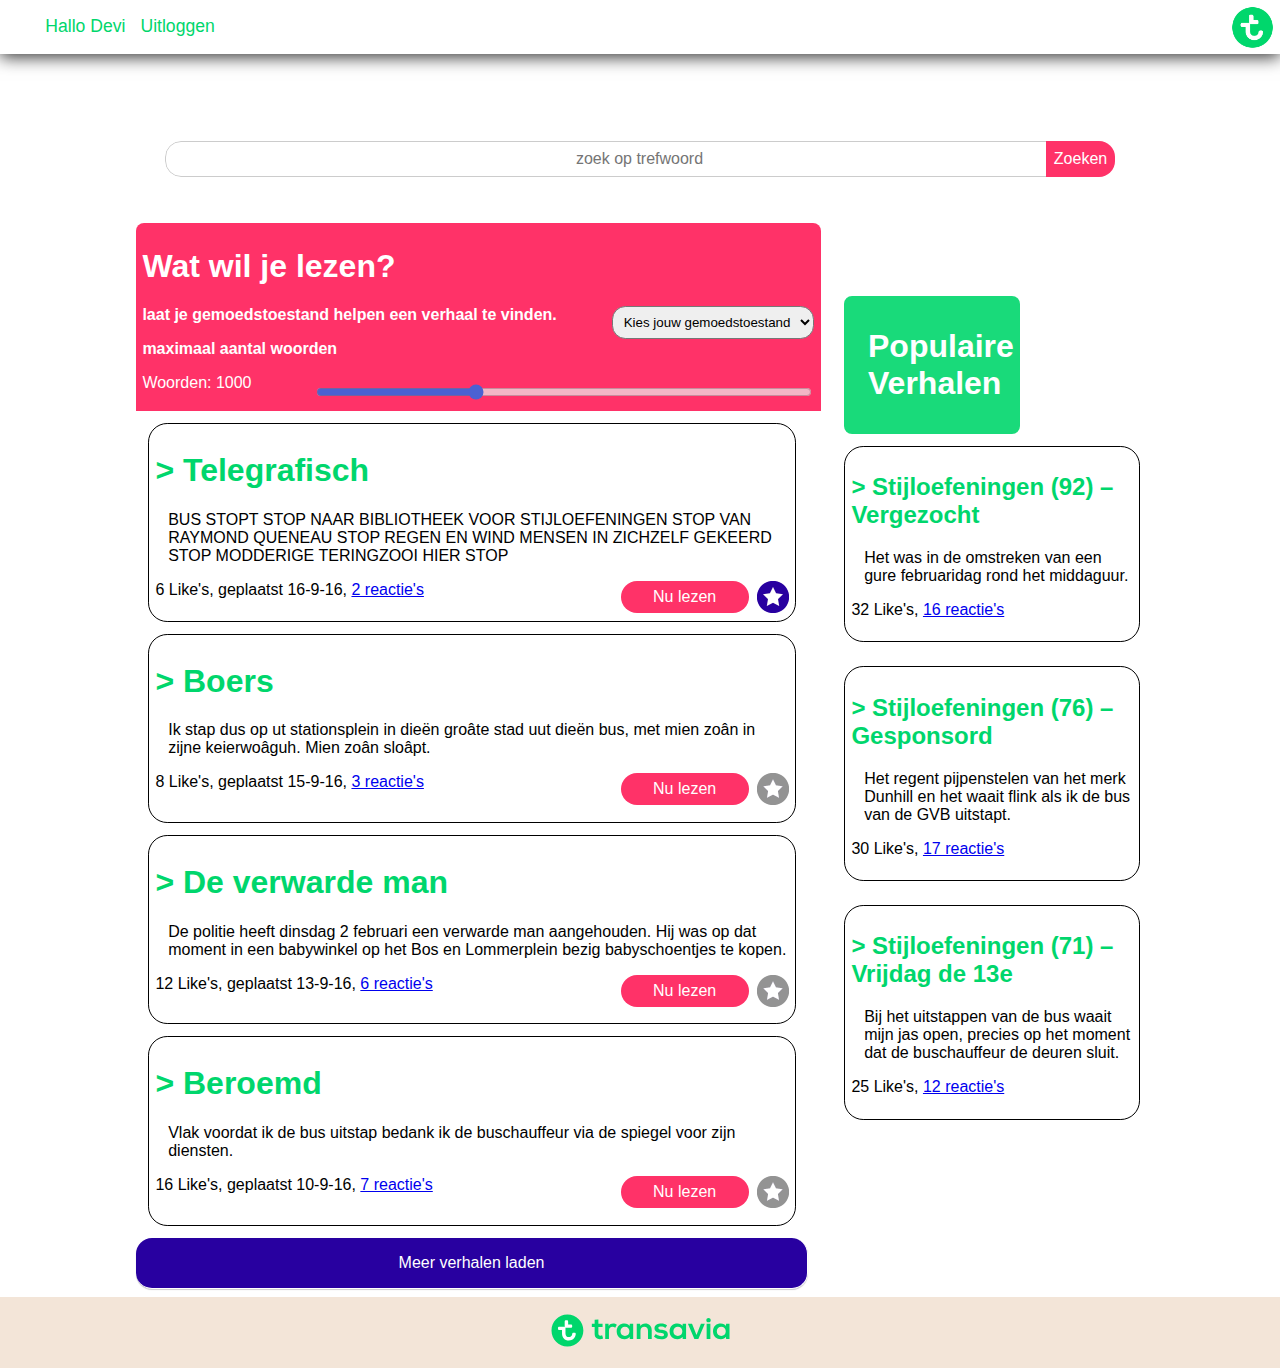
==== flex.html @ ca20e7c7 "deadline" ====
<!DOCTYPE html>
<html lang="nl">
    <head>
        <meta charset="utf-8">
        <title>Transavia verhalen app</title>
        <link rel="stylesheet" href="css/flex.css">
        <link rel="stylesheet" href="css/style-filter.css">
        <meta name="viewport" content="width=device-width, initial-scale=1">
    </head>
    <body>
    	<header>
            <ul>
                <a href="#">Hallo Devi</a>
                <a href="#openModal">Uitloggen</a>
                <a href="flex.html" ><img class="logo" alt="logo" src="img/icon175x175.png"></a>
    	   </ul>
           <section id="openModal" class="modalDialog">
                <img src="img/Transavia_3.jpg" id="bg" alt="">
                    <form id="modal" method="get" action="flex.html">
                        <h1>
                        Welkom!
                        </h1>
                         <fieldset>
                            <legend>inloggen</legend>
                            <label for="boekingsNummer">Boekingsnummer</label>
                            <input type="text" id="boekingsNummer" placeholder="BRN123" required>
                            <label for="achternaam">Achternaam</label>
                            <input type="text" id="achternaam" placeholder="Simon" required>
                            <button type="submit">Inloggen</button>
                            <p class="gast" id="button">
                                <a href="flex.html">of bezoeken als gast</a>
                            </p>
                        </fieldset>
                    </form>
            </section>
        </header>
        <figure>
            <section class="banner">
            </section>
        </figure>
        
        <nav>
            <form>
                <input type="text" placeholder="zoek op trefwoord"/>
                <input type="submit" name="submit" value="Zoeken" />
            </form>
        </nav>
        
        <aside>
            <h1>Populaire Verhalen</h1>
                <article>
                    <header>
                        <h2>&gt; Stijloefeningen (92) – Vergezocht</h2>
                    </header>
                    <p>Het was in de omstreken van een gure februaridag rond het middaguur. </p>
                    <footer>
                        <p>32 Like's, <a href="#">16 reactie's</a></p>
                    </footer>
                </article>

                <article>
                    <header>
                        <h2>&gt; Stijloefeningen (76) – Gesponsord</h2>
                    </header>
                        <p>Het regent pijpenstelen van het merk Dunhill en het waait flink als ik de bus van de GVB uitstapt. </p>
                    <footer>
                        <p>30 Like's, <a href="#">17 reactie's</a></p>
                    </footer>
                </article>

                <article>
                    <header>
                        <h2>&gt; Stijloefeningen (71) – Vrijdag de 13e</h2>
                    </header>
                    <p>Bij het uitstappen van de bus waait mijn jas open, precies op het moment dat de buschauffeur de deuren sluit. </p>
                    <footer>
                        <p>25 Like's, <a href="#">12 reactie's</a></p>
                    </footer>
                </article>
        </aside>
        
        <main>
            <header class="filter">
                <h1>Wat wil je lezen?</h1>
                <p><b>laat je gemoedstoestand helpen een verhaal te vinden.</b>
                    <select>
                        <option selected disabled>Kies jouw gemoedstoestand</option>
                        <option value="">Vrolijk</option>
                        <option value="">Nieuwschierig</option>
                    </select>
                </p>
                <p><b>maximaal aantal woorden</b></p>
                <input class="slider" type="range" min="100" max="2000" value="1000" id="woorden">
                    <p>Woorden: <span id="aantal"></span></p>
            </header>
            
            <article>
                <header>
                    <h1><a href="verhaal1.html">&gt; Telegrafisch</a></h1>
                </header>
                <p>BUS STOPT STOP NAAR BIBLIOTHEEK VOOR STIJLOEFENINGEN STOP VAN RAYMOND QUENEAU STOP REGEN EN WIND MENSEN IN ZICHZELF GEKEERD STOP MODDERIGE TERINGZOOI HIER STOP</p>
                <footer>
                    <img class="fav" src="img/star-blue.png" alt="favoriet">
                    <button class="later">Nu lezen</button>
                    <p><span>6 Like's, geplaatst 16-9-16,</span> <a href="#">2 reactie's</a></p>
                </footer>
            </article>

            <article>
                <header>
                    <h1><a href="verhaal2.html">&gt; Boers</a></h1>
                </header>
                <p>Ik stap dus op ut stationsplein in dieën groâte stad uut dieën bus, met mien zoân in zijne keierwoâguh. Mien zoân sloâpt.</p>
                <footer>
                    <img class="fav" src="img/star.png" alt="favoriet">
                    <button class="later">Nu lezen</button>
                    <p>8 Like's, geplaatst 15-9-16, <a href="#">3 reactie's</a></p>
                </footer>
            </article>

            <article>
                <header>
                    <h1><a href="verhaal3.html">&gt; De verwarde man</a></h1>
                </header>
                    <p> De politie heeft dinsdag 2 februari een verwarde man aangehouden. Hij was op dat moment in een babywinkel op het Bos en Lommerplein bezig babyschoentjes te kopen.</p>
                    <footer>
                    <img class="fav" src="img/star.png" alt="favoriet">
                    <button class="later">Nu lezen</button>
                        <p>12 Like's, geplaatst 13-9-16, <a href="#">6 reactie's</a></p>
                    </footer>
            </article>

            <article>
                <header>
                    <h1>&gt; Beroemd</h1>
                </header>
                <p>Vlak voordat ik de bus uitstap bedank ik de buschauffeur via de spiegel voor zijn diensten.</p>
                <footer>
                <img class="fav" src="img/star.png" alt="favoriet">
                    <button class="later">Nu lezen</button>
                    <p>16 Like's, geplaatst 10-9-16, <a href="#">7 reactie's</a></p>
                </footer>
            </article>
            
            <article id="load">
                <header>
                    <h1>&gt; voorbeeld</h1>
                </header>
                <p>Vlak voordat ik de bus uitstap bedank ik de buschauffeur via de spiegel voor zijn diensten.</p>
                <footer>
                <img class="fav" src="img/star.png" alt="favoriet">
                    <button class="later">Nu lezen</button>
                    <p>16 Like's, geplaatst 10-9-16, <a href="#">7 reactie's</a></p>
                </footer>
            </article>

            <article id="load">
                <header>
                    <h1>&gt; voorbeeld</h1>
                </header>
                <p>Vlak voordat ik de bus uitstap bedank ik de buschauffeur via de spiegel voor zijn diensten.</p>
                <footer>
                <img class="fav" src="img/star-blue.png" alt="favoriet">
                    <button class="later">Nu lezen</button>
                    <p>16 Like's, geplaatst 10-9-16, <a href="#">7 reactie's</a></p>
                </footer>
            </article>
            
            
            
            <section class="load">
                <button id="loadMore" onclick="loading()">
                    Meer verhalen laden
                </button>
            </section>         
        </main>
        
        <aside id="favorieten">
            <h1>Favorieten</h1>
                <article>
                    <header>
                        <h2 id="favorieten">&gt; Stijloefeningen (92) – Vergezocht</h2>
                    </header>
                    <p>Het was in de omstreken van een gure februaridag rond het middaguur. </p>
                    <footer>
                        <p>32 Like's, <a href="#">16 reactie's</a></p>
                    </footer>
                </article>
        </aside>
        
        <footer>
            <img src="img/transavia-2.svg" alt="logo">
        </footer>
        
        <script>
            var slider = document.getElementById("woorden");
            var output = document.getElementById("aantal");
                output.innerHTML = slider.value;

            slider.oninput = function() {
                output.innerHTML = this.value;
            }
            
            function loading() {
                var element = document.getElementsByClassName("load");
                element.classList.add("loader");
                element.classList.remove("load");
            }
        </script>
    </body>
</html>
---- css/flex.css ----
/* flex */
body {
	margin: 0 auto;
	display: flex;
	flex-flow: row wrap;
	font-family: "trebuchet ms",sans-serif;
	flex-flow: center;
    flex-direction: row-reverse;
}
header {
	width: 100%;
	background-color: white;
	color: #00d66c;
}
nav {
	padding: 0.4em;
	width: 100%;
}
main {
	width: 100%;
    order: 2;
}
aside {
	width: 100%;
	min-height: 5em;
    order: 1;
}

/* header */
body>header {
	box-shadow: 0em 0.2em 1em rgba(0, 0, 0, 0.8);
	height: 3.4em;
}
header>ul>a {
	text-decoration: none;
	padding: 0.3em;
	color: #00d66c;
	font-size: 1.1em;
}
header>ul>a:hover {
    text-decoration: underline;
}
.logo {
	width: 2.7em;
	height: 2.7em;
	right: 0;
	top: 0;
	padding: 0.2em;
	position: absolute;
}
.banner {
    background-image: url('http://i.huffpost.com/gen/4066966/images/o-TOURIST-GREECE-TABLET-facebook.jpg');
    position: absolute;
    opacity: 0.6;
    top: 3.3em;
    left: 0;
    width: 100%;
    height: 10em;
    background-size: cover;
    z-index: -1;
    background-position: center center;
}


/* searchbox */
nav {
	margin-top: -2em;
}
form {
	position: relative;
	width: 100%;
	margin: 0 auto;
	height: 2.6em;
	top: 0;
	border-radius: 1em;
	background-color: white;
	overflow: hidden;
}
input {
	font-size: 1em;
	color: #ff3268;
	background: transparent;
}
input[type=text] {
	width: 98%;
	text-align: left;
	padding: 0.5em 0.5em;
	display: inline-block;
	border: 1px solid #ccc;
	border-radius: 1em;
}
input[name=submit] {
	position: absolute;
	padding: 0.6em 0.5em;
	top: 0;
	right: 0;
	font-size: 1em;
	color: white;
	text-align: center;
	border-width: 0;
	background-color:#ff3268;
	cursor: pointer;
}
input[name=submit]:hover {
    background-color: rgba(255, 122, 158, 1);
}

/* navigatie */
main>ul {
	display:flex;
    flex-direction: row;
	padding: 1.2em;
	margin-top: 7.4em;
}
main>ul>li>a {
	color: rgba(0, 0, 0, 1);
	padding-right: 1em;
}
li {
	width: 100%;
	text-align: center;
	list-style: none;
}

/* slider */
.slider {
    width: 50%;
    height: 2em;
    background: #fff;
    outline: none;
    opacity: 0.7;
    transition: opacity .2s;
    cursor: pointer;
    float: right;
    padding-right: 10em;
}

.slider:hover {
  opacity: 1;
}


/* main */
main {
    margin-top: 2em;
    padding: 0.5em;
}
header>h1 {
    font-weight: 900;
}
header.filter {
    background-color: #ff3268;
    border-radius: .5rem .5rem 0 0;
    padding: 0.2rem 0.4rem;
}
header.filter>h1 {
    color: white;
}
header.filter>p {
    color: white;
}
select {
    padding: 0.5em;
    width: 100%;
    border-radius: 1em;
}
article {
    min-height: 10.9em;
    margin: 0.75em;
	padding: 0.4em;
    border: 0.1em solid black;
    border-radius: 1.2em;
}
article>p {
	padding-left: 0.8em;
}
h1>a:visited {
	text-decoration: none;
	color: #2800a0;
}
h1>a:link {
	text-decoration: none;
	color: #00d66c;
}
button.later {
	float: right;
	width: 8em;
	font-size: 1em;
	padding: -1em;
	line-height: 0;
}
article>footer {
}
.fav {
	padding-left: 0.5em;
	float: right;
	max-height: 2em;
}

/* Aside */
aside {
	display: none;
	margin-top: 11em;
}
aside>h1 {
	color: white;
	background-color: rgba(0,214,108,.9);
	border-radius: .5rem;
	padding: 2rem 1.5rem;
	max-width: 8rem;
    margin-bottom: 0;
}
aside#favorieten>h1 {
	color: white;
	background-color: #2800a0;
}
aside>h1 {
}
h2#favorieten {
	color: #2800a0;
}

/*overlay inlog scherm
inspiratie:
http://www.webdesignerdepot.com/2012/10/creating-a-modal-window-with-html5-and-css3/
*/
form#modal {
    max-width: 25em;
}
.modalDialog {
	position: fixed;
	box-sizing: border-box;
	top: 0;
	right: 0;
	bottom: 0;
	left: 0;
	background: rgba(0,0,0,0.99);
	z-index: 99999;
	opacity:0;
	transition: opacity 400ms ease-out;
	pointer-events: none;
}
.modalDialog:target {
	opacity:1;
	pointer-events: auto;
}
.modalDialog > section {
	max-width: 22em;
	position: relative;
	margin: 10% auto;
	padding: 0.4em 0.3em 0.4em 0.3em;
	border-radius: 1em;
	background: #fff;
}

#bg {
	position: fixed; 
	opacity: 0.5;
	top: 0; 
	left: 0; 
	min-width: 100%;
 	min-height: 100%;
}
/* aanmeldformulier */

legend {
	float: left;
	width: 100%;
	font-size: 1.3em;
	padding: 0 1em 1em 0;
	display: inline-block;
	display: none;
}
section {
	text-align: center;
}
form {
	border-style: none;
	height: auto;
    margin-top: 5em;
}
fieldset {
	border-style: none;
	transition: all .2s;
}
fieldset>label {
	float: left;
	color: #000;
	font-weight: bold;
}
fieldset>input {
    width: 100%;
    padding: 0.5em 0.5em;
    margin: 0.5em 0;
    display: inline-block;
    border: 1px solid #ccc;
    box-sizing: border-box;
    border-radius: 0.5em;
}
fieldset>input:invalid {
	border-color: red;
	border-width: 0.1em;
	}
fieldset>input:valid {
  	border-color:green;
  	border-width: 0.1em;
} 
button {
    background-color: #ff3268;
    color: white;
    padding: 1em 1.2em;
    border: none;
    cursor: pointer;
    width: 50%;
    border-radius: 2em;
    font-size: 1em;
    transition:all .2s;
}
button:hover {
    background-color: rgba(255, 122, 158, 1);
}


body>footer {
 	right: 0;
  	bottom: 0;
  	left: 0;
  	padding: 1em;
  	background-color: #f3e5d8;
  	text-align: center;
}
footer {
	width: 100%;
    order: 4;
}
/*verhalen*/
article.telegrafisch {
	text-align: center;
}

section>a, a:visited {
    text-decoration: none;
    display: block;
    margin: 1em 0;
}
section>a:hover {
    text-decoration: none;
}
#loadMore {
    width: 100%;
    padding: 1em;
    text-align: center;
    background-color: #2800a0;
    color: #fff;
    border-width: 0 1px 1px 0;
    border-style: solid;
    border-color: #fff;
    box-shadow: 0 1px 1px #ccc;
    border-radius: 1em;
    transition: all 600ms ease-in-out;
}
#loadMore:hover {
    background-color: #ff3268;
    color: #fff;
}

aside#favorieten {
    order: 3;
}

/* Micro */
#load {
    display: none;
}
#loader {
    display: inline;
}
.loader {
  width: 100%;
  position: relative;
  overflow: hidden;
  background-color: #ddd;
}
.loader:before{
  display: block;
  position: absolute;
  content: "";
  left: -200px;
  width: 200px;
  height: 4px;
  background-color: #2980b9;
  animation: loading 2.5s linear infinite;
}

@keyframes loading {
    from {left: -200px; width: 30%;}
    50% {width: 30%;}
    70% {width: 70%;}
    80% { left: 50%;}
    95% {left: 120%;}
    to {left: 100%;}
}

/* breakpoint */
@media only screen and (min-width : 40em) {
	main {
		max-width: 42em;
	}
    input[type=text] {
	   width: 98%;
	   text-align: center;
    }
    select {
        padding: 0.5em;
        float: right;
        width: auto;
    }
	aside {
        margin-top: 5.7em;
        display: none;
		max-width: 25%;
		margin-top: 1.2em;
		align-items: baseline;
		padding-left: 1em;
	}	

	main>ul {
		max-width: 42em;
		background-color: #fff;
	}
	select {
		min-width: 10em;
	}
	main>ul>li>a {
		color: #999988;
	}
	li {
		width: 75%;
		text-align: left;
		list-style: none;
	}

}

@media only screen and (min-width : 60em) {
	body {
		justify-content: center;
	}
	nav>form {
		width: 75%;
	}
	main>ul>li {
		display: inline;
	}
	aside {
        margin-top: 5.7em;
		display: flex;
		flex-direction: column;
	}
    aside#favorieten {
        display: none;
        margin-top: 7.5em;
    }
}

@media only screen and (min-width : 92em) {
    aside#favorieten {
        display: flex;
        order: 3;
    }
}
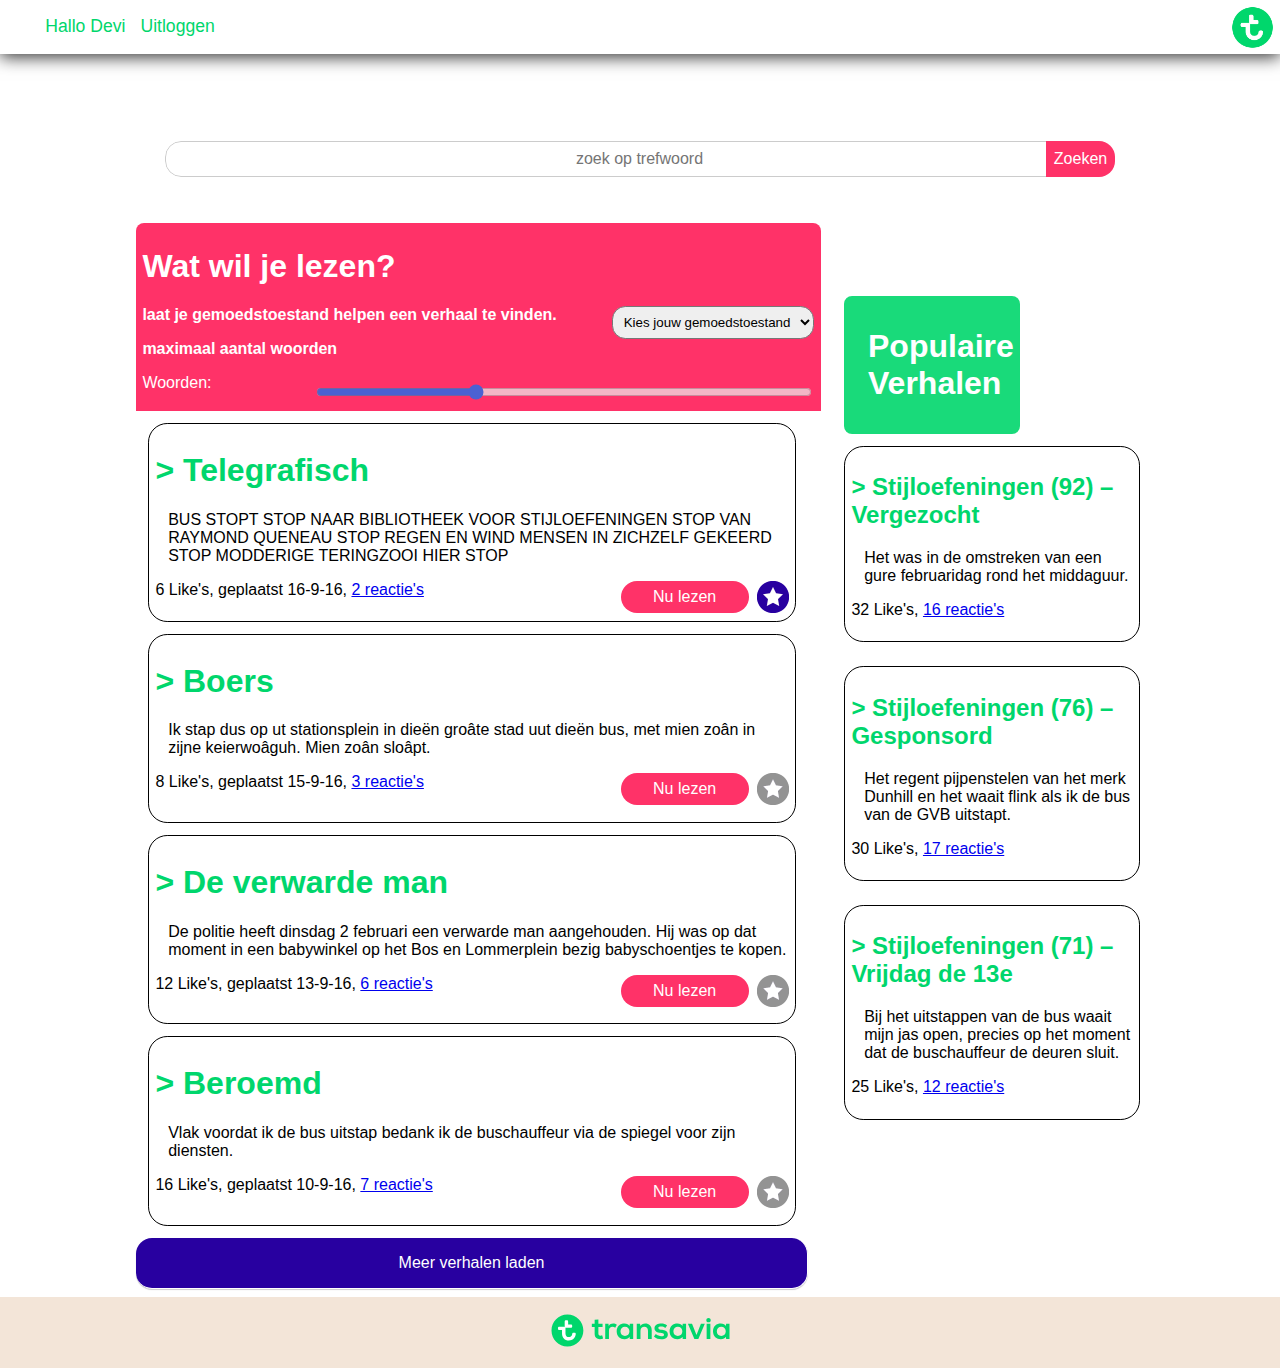
==== commit 0d2301c3: "Update flex.html" ====
--- a/flex.html
+++ b/flex.html
@@ -11,28 +11,9 @@
     	<header>
             <ul>
                 <a href="#">Hallo Devi</a>
-                <a href="#openModal">Uitloggen</a>
+                <a href="#">Uitloggen</a>
                 <a href="flex.html" ><img class="logo" alt="logo" src="img/icon175x175.png"></a>
     	   </ul>
-           <section id="openModal" class="modalDialog">
-                <img src="img/Transavia_3.jpg" id="bg" alt="">
-                    <form id="modal" method="get" action="flex.html">
-                        <h1>
-                        Welkom!
-                        </h1>
-                         <fieldset>
-                            <legend>inloggen</legend>
-                            <label for="boekingsNummer">Boekingsnummer</label>
-                            <input type="text" id="boekingsNummer" placeholder="BRN123" required>
-                            <label for="achternaam">Achternaam</label>
-                            <input type="text" id="achternaam" placeholder="Simon" required>
-                            <button type="submit">Inloggen</button>
-                            <p class="gast" id="button">
-                                <a href="flex.html">of bezoeken als gast</a>
-                            </p>
-                        </fieldset>
-                    </form>
-            </section>
         </header>
         <figure>
             <section class="banner">
@@ -191,21 +172,5 @@
         <footer>
             <img src="img/transavia-2.svg" alt="logo">
         </footer>
-        
-        <script>
-            var slider = document.getElementById("woorden");
-            var output = document.getElementById("aantal");
-                output.innerHTML = slider.value;
-
-            slider.oninput = function() {
-                output.innerHTML = this.value;
-            }
-            
-            function loading() {
-                var element = document.getElementsByClassName("load");
-                element.classList.add("loader");
-                element.classList.remove("load");
-            }
-        </script>
     </body>
 </html>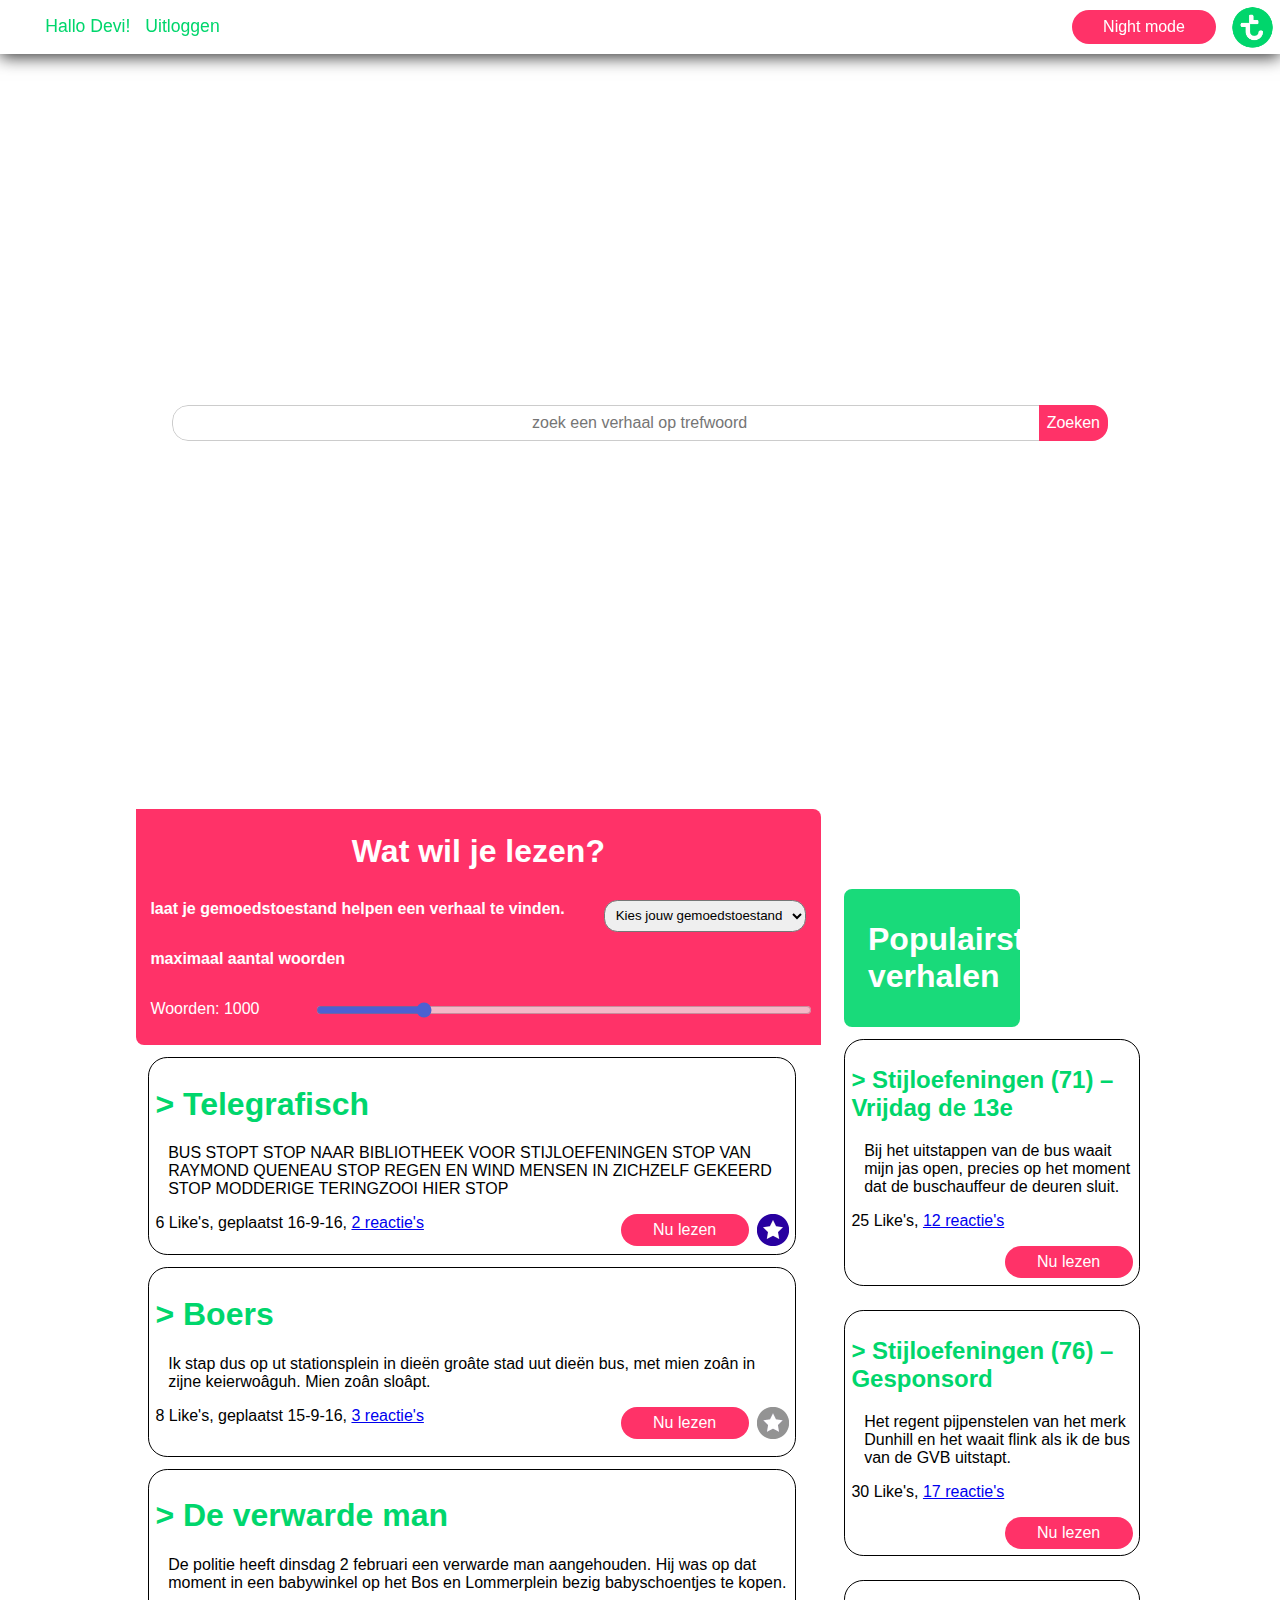
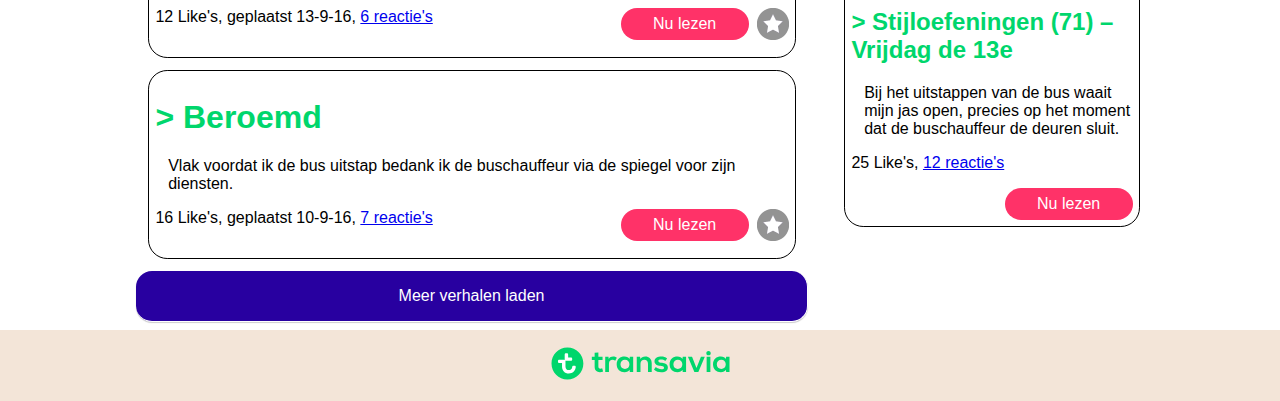
==== commit 634d4372: "update" ====
--- a/flex.html
+++ b/flex.html
@@ -2,40 +2,45 @@
 <html lang="nl">
     <head>
         <meta charset="utf-8">
-        <title>Transavia verhalen app</title>
+        <title>Devi Rae Simon Portfolio</title>
         <link rel="stylesheet" href="css/flex.css">
-        <link rel="stylesheet" href="css/style-filter.css">
         <meta name="viewport" content="width=device-width, initial-scale=1">
     </head>
-    <body>
+    <body id="nightmodus">
     	<header>
             <ul>
-                <a href="#">Hallo Devi</a>
+                <a href="#">Hallo Devi!</a>
                 <a href="#">Uitloggen</a>
+                <button class="toggle" onclick="myFunction()" >Night mode</button>
                 <a href="flex.html" ><img class="logo" alt="logo" src="img/icon175x175.png"></a>
-    	   </ul>
+           </ul>
         </header>
-        <figure>
-            <section class="banner">
-            </section>
-        </figure>
+        <section>
+            <h1>Meer dan 99 verhalen</h1>
+            <h2>Lees ze allemaal!</h2>            
+            <figure>
+                <section class="banner">
+                </section>
+            </figure>
+        </section>
         
         <nav>
             <form>
-                <input type="text" placeholder="zoek op trefwoord"/>
+                <input type="text" placeholder="zoek een verhaal op trefwoord" label="zoek op verhalen"/>
                 <input type="submit" name="submit" value="Zoeken" />
             </form>
         </nav>
         
         <aside>
-            <h1>Populaire Verhalen</h1>
+            <h1>Populairste verhalen</h1>
                 <article>
                     <header>
-                        <h2>&gt; Stijloefeningen (92) – Vergezocht</h2>
+                        <h2>&gt; Stijloefeningen (71) – Vrijdag de 13e</h2>
                     </header>
-                    <p>Het was in de omstreken van een gure februaridag rond het middaguur. </p>
+                    <p>Bij het uitstappen van de bus waait mijn jas open, precies op het moment dat de buschauffeur de deuren sluit. </p>
                     <footer>
-                        <p>32 Like's, <a href="#">16 reactie's</a></p>
+                        <p>25 Like's, <a href="#">12 reactie's</a></p>
+                        <button onclick="" class="later">Nu lezen</button>
                     </footer>
                 </article>
 
@@ -46,6 +51,7 @@
                         <p>Het regent pijpenstelen van het merk Dunhill en het waait flink als ik de bus van de GVB uitstapt. </p>
                     <footer>
                         <p>30 Like's, <a href="#">17 reactie's</a></p>
+                        <button onclick="" class="later">Nu lezen</button>
                     </footer>
                 </article>
 
@@ -56,6 +62,7 @@
                     <p>Bij het uitstappen van de bus waait mijn jas open, precies op het moment dat de buschauffeur de deuren sluit. </p>
                     <footer>
                         <p>25 Like's, <a href="#">12 reactie's</a></p>
+                        <button onclick="" class="later">Nu lezen</button>
                     </footer>
                 </article>
         </aside>
@@ -71,7 +78,7 @@
                     </select>
                 </p>
                 <p><b>maximaal aantal woorden</b></p>
-                <input class="slider" type="range" min="100" max="2000" value="1000" id="woorden">
+                <input class="slider" type="range" min="100" max="3000" value="1000" id="woorden">
                     <p>Woorden: <span id="aantal"></span></p>
             </header>
             
@@ -94,7 +101,7 @@
                 <p>Ik stap dus op ut stationsplein in dieën groâte stad uut dieën bus, met mien zoân in zijne keierwoâguh. Mien zoân sloâpt.</p>
                 <footer>
                     <img class="fav" src="img/star.png" alt="favoriet">
-                    <button class="later">Nu lezen</button>
+                    <button onclick="" class="later">Nu lezen</button>
                     <p>8 Like's, geplaatst 15-9-16, <a href="#">3 reactie's</a></p>
                 </footer>
             </article>
@@ -149,11 +156,9 @@
             
             
             
-            <section class="load">
-                <button id="loadMore" onclick="loading()">
-                    Meer verhalen laden
-                </button>
-            </section>         
+            <button id="loadMore" onclick="loading()">
+                Meer verhalen laden
+            </button>
         </main>
         
         <aside id="favorieten">
@@ -165,6 +170,7 @@
                     <p>Het was in de omstreken van een gure februaridag rond het middaguur. </p>
                     <footer>
                         <p>32 Like's, <a href="#">16 reactie's</a></p>
+                        <button onclick="" class="later">Nu lezen</button>
                     </footer>
                 </article>
         </aside>
@@ -172,5 +178,19 @@
         <footer>
             <img src="img/transavia-2.svg" alt="logo">
         </footer>
+        
+        <script>
+            var slider = document.getElementById("woorden");
+            var output = document.getElementById("aantal");
+                output.innerHTML = slider.value;
+
+                slider.oninput = function() {
+                    output.innerHTML = this.value;
+                }
+            
+            function myFunction() {
+                document.getElementById("nightmodus").classList.add("nightmode");
+                }
+        </script>
     </body>
 </html>--- a/css/flex.css
+++ b/css/flex.css
@@ -1,11 +1,12 @@
-/* flex */
+/* flexbox en layout */
 body {
 	margin: 0 auto;
 	display: flex;
 	flex-flow: row wrap;
 	font-family: "trebuchet ms",sans-serif;
-	flex-flow: center;
     flex-direction: row-reverse;
+    overflow-x: hidden;
+    justify-content: center;
 }
 header {
 	width: 100%;
@@ -13,10 +14,15 @@
 	color: #00d66c;
 }
 nav {
-	padding: 0.4em;
-	width: 100%;
+    padding: 1em;
+	width: 100%;
+}
+section {
+    padding-top: 10em;
+    font-family: cursive;
 }
 main {
+    padding-top: 30em;
 	width: 100%;
     order: 2;
 }
@@ -28,6 +34,7 @@
 
 /* header */
 body>header {
+    position: fixed;
 	box-shadow: 0em 0.2em 1em rgba(0, 0, 0, 0.8);
 	height: 3.4em;
 }
@@ -38,7 +45,8 @@
 	font-size: 1.1em;
 }
 header>ul>a:hover {
-    text-decoration: underline;
+	text-decoration: underline;
+	font-size: 1.2em;
 }
 .logo {
 	width: 2.7em;
@@ -47,7 +55,29 @@
 	top: 0;
 	padding: 0.2em;
 	position: absolute;
-}
+    z-index: -1;
+}
+
+/* nightmodus */
+button.toggle {
+    float: right;
+    max-width: 9em;
+    padding: 0.5em;
+    margin: -0.4em;
+    margin-right: 4em;
+    transition: transform 0.6s;
+    z-index: 3;
+}
+button.toggle:hover {
+    background-color: #dd0261;
+    transform: scale(2, 2);
+    z-index: 3;
+}
+.nightmode {
+    background-color: black;
+}
+
+/* banner */
 .banner {
     background-image: url('http://i.huffpost.com/gen/4066966/images/o-TOURIST-GREECE-TABLET-facebook.jpg');
     position: absolute;
@@ -55,22 +85,35 @@
     top: 3.3em;
     left: 0;
     width: 100%;
-    height: 10em;
+    height: 30em;
     background-size: cover;
     z-index: -1;
-    background-position: center center;
-}
-
-
-/* searchbox */
-nav {
-	margin-top: -2em;
-}
+    background-position: center;
+}
+section>h1 {
+    color: white;
+    font-size: 2em;
+}
+section>h1:hover {
+    color: white;
+}
+section>h2 {
+    color: white;
+    font-size: 1em;
+}
+section>p {
+    color: white;
+    font-size: 1em;
+}
+section {
+
+}
+
+/* zoekbalk */
 form {
 	position: relative;
 	width: 100%;
 	margin: 0 auto;
-	height: 2.6em;
 	top: 0;
 	border-radius: 1em;
 	background-color: white;
@@ -103,6 +146,7 @@
 }
 input[name=submit]:hover {
     background-color: rgba(255, 122, 158, 1);
+    transform: rotate(10);
 }
 
 /* navigatie */
@@ -139,7 +183,6 @@
   opacity: 1;
 }
 
-
 /* main */
 main {
     margin-top: 2em;
@@ -150,14 +193,17 @@
 }
 header.filter {
     background-color: #ff3268;
-    border-radius: .5rem .5rem 0 0;
+    border-radius: 0rem .5rem 0 .5rem;
     padding: 0.2rem 0.4rem;
 }
 header.filter>h1 {
     color: white;
+    text-align: center;
 }
 header.filter>p {
     color: white;
+        padding: 0.5em;
+
 }
 select {
     padding: 0.5em;
@@ -170,6 +216,7 @@
 	padding: 0.4em;
     border: 0.1em solid black;
     border-radius: 1.2em;
+    background-color: white;
 }
 article>p {
 	padding-left: 0.8em;
@@ -220,57 +267,6 @@
 	color: #2800a0;
 }
 
-/*overlay inlog scherm
-inspiratie:
-http://www.webdesignerdepot.com/2012/10/creating-a-modal-window-with-html5-and-css3/
-*/
-form#modal {
-    max-width: 25em;
-}
-.modalDialog {
-	position: fixed;
-	box-sizing: border-box;
-	top: 0;
-	right: 0;
-	bottom: 0;
-	left: 0;
-	background: rgba(0,0,0,0.99);
-	z-index: 99999;
-	opacity:0;
-	transition: opacity 400ms ease-out;
-	pointer-events: none;
-}
-.modalDialog:target {
-	opacity:1;
-	pointer-events: auto;
-}
-.modalDialog > section {
-	max-width: 22em;
-	position: relative;
-	margin: 10% auto;
-	padding: 0.4em 0.3em 0.4em 0.3em;
-	border-radius: 1em;
-	background: #fff;
-}
-
-#bg {
-	position: fixed; 
-	opacity: 0.5;
-	top: 0; 
-	left: 0; 
-	min-width: 100%;
- 	min-height: 100%;
-}
-/* aanmeldformulier */
-
-legend {
-	float: left;
-	width: 100%;
-	font-size: 1.3em;
-	padding: 0 1em 1em 0;
-	display: inline-block;
-	display: none;
-}
 section {
 	text-align: center;
 }
@@ -279,32 +275,6 @@
 	height: auto;
     margin-top: 5em;
 }
-fieldset {
-	border-style: none;
-	transition: all .2s;
-}
-fieldset>label {
-	float: left;
-	color: #000;
-	font-weight: bold;
-}
-fieldset>input {
-    width: 100%;
-    padding: 0.5em 0.5em;
-    margin: 0.5em 0;
-    display: inline-block;
-    border: 1px solid #ccc;
-    box-sizing: border-box;
-    border-radius: 0.5em;
-}
-fieldset>input:invalid {
-	border-color: red;
-	border-width: 0.1em;
-	}
-fieldset>input:valid {
-  	border-color:green;
-  	border-width: 0.1em;
-} 
 button {
     background-color: #ff3268;
     color: white;
@@ -320,7 +290,7 @@
     background-color: rgba(255, 122, 158, 1);
 }
 
-
+/*Footer*/
 body>footer {
  	right: 0;
   	bottom: 0;
@@ -333,11 +303,6 @@
 	width: 100%;
     order: 4;
 }
-/*verhalen*/
-article.telegrafisch {
-	text-align: center;
-}
-
 section>a, a:visited {
     text-decoration: none;
     display: block;
@@ -392,15 +357,6 @@
   animation: loading 2.5s linear infinite;
 }
 
-@keyframes loading {
-    from {left: -200px; width: 30%;}
-    50% {width: 30%;}
-    70% {width: 70%;}
-    80% { left: 50%;}
-    95% {left: 120%;}
-    to {left: 100%;}
-}
-
 /* breakpoint */
 @media only screen and (min-width : 40em) {
 	main {
@@ -422,7 +378,12 @@
 		margin-top: 1.2em;
 		align-items: baseline;
 		padding-left: 1em;
+        transition: transform 1s;
 	}	
+    aside:hover {
+        transform: scale(1.1)
+
+    }
 
 	main>ul {
 		max-width: 42em;
@@ -446,9 +407,24 @@
 	body {
 		justify-content: center;
 	}
+    .banner {
+    background-image: url('http://i.huffpost.com/gen/4066966/images/o-TOURIST-GREECE-TABLET-facebook.jpg');
+    position: absolute;
+    opacity: 0.6;
+    top: 3.3em;
+    left: 0;
+    width: 100%;
+    height: 46em;
+    background-size: cover;
+    z-index: -1;
+    background-position: center;
+    }
 	nav>form {
 		width: 75%;
 	}
+    main,aside {
+        padding-top: 20em;
+    }
 	main>ul>li {
 		display: inline;
 	}
@@ -461,6 +437,23 @@
         display: none;
         margin-top: 7.5em;
     }
+    section>h1 {
+    color: white;
+    font-size: 2em;
+    transition: transform 1s;
+    }
+    section>h1:hover {
+        color: white;
+        transform: scale(2, 2)
+    }
+    section>h2 {
+        color: white;
+            font-size: 2em;
+    }
+    section>p {
+        color: white;
+        font-size: 2em;
+    }
 }
 
 @media only screen and (min-width : 92em) {
